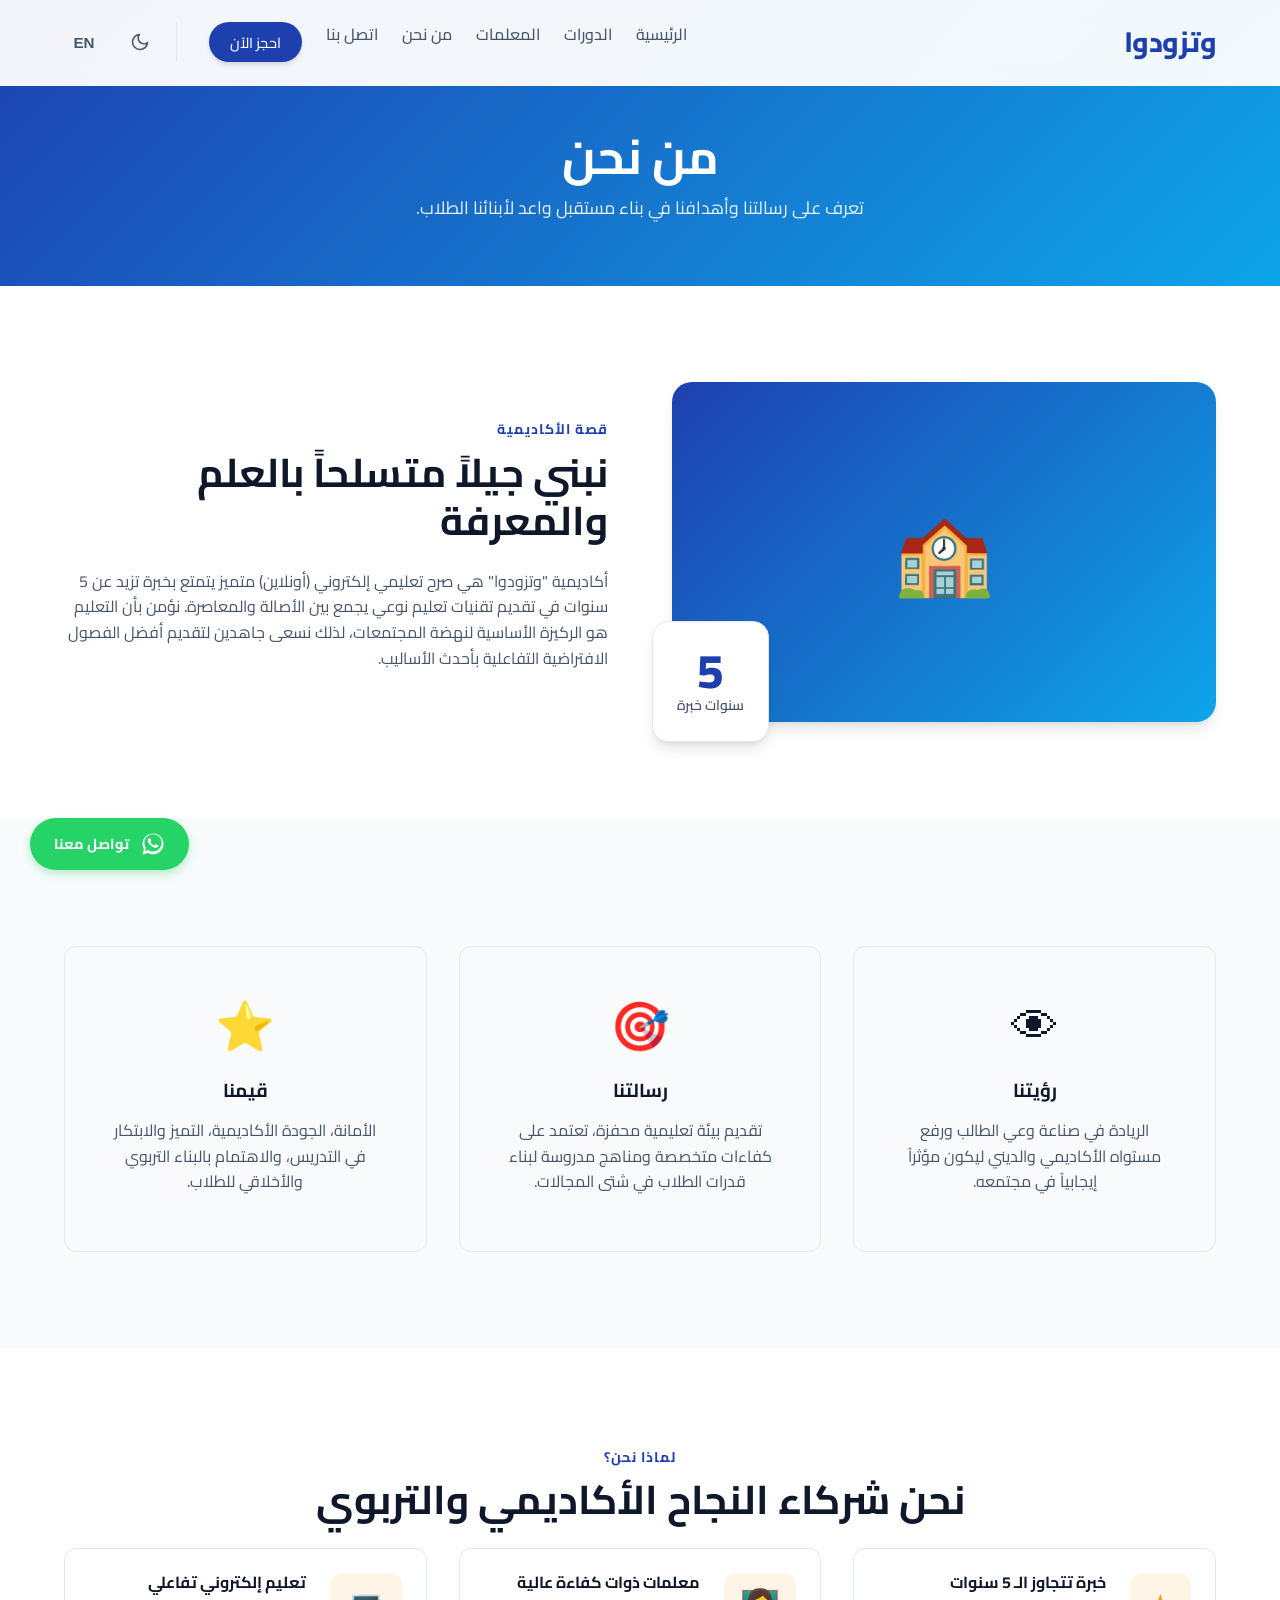
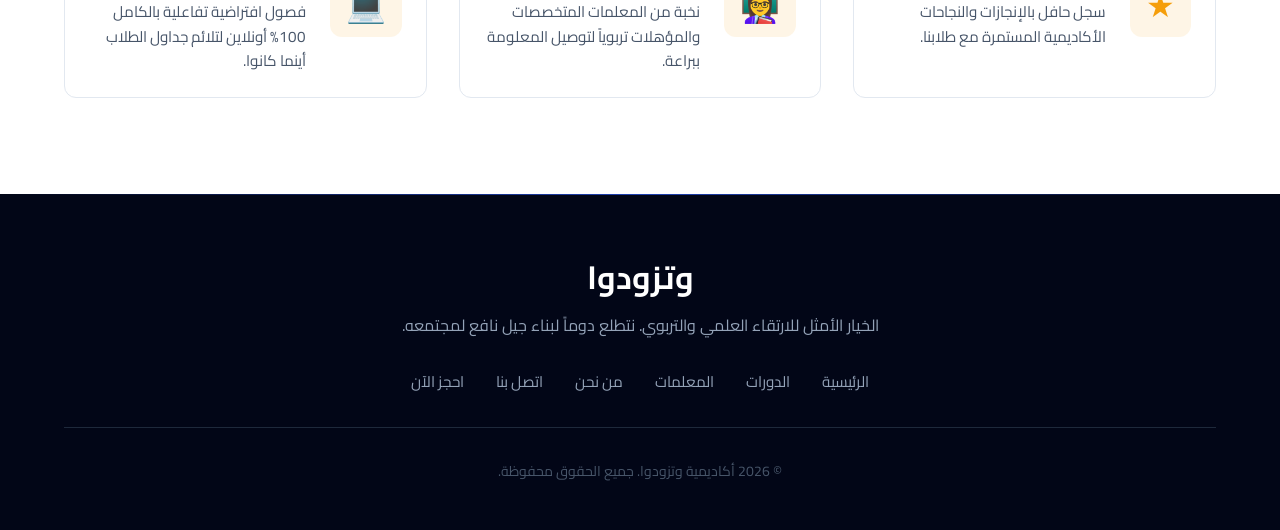
==== about.html @ 0d150881 "Add files via upload" ====
<!DOCTYPE html>
<html lang="en" dir="ltr" data-theme="light">

<head>
    <meta charset="UTF-8">
    <meta name="viewport" content="width=device-width, initial-scale=1.0">
    <meta name="description"
        content="وتزودوا - Learn more about Watazawadoo Academy, our mission, vision, core values, and educational journey.">
    <title>About Us | أكاديمية وتزودوا</title>

    <!-- Google Fonts -->
    <link rel="preconnect" href="https://fonts.googleapis.com">
    <link rel="preconnect" href="https://fonts.gstatic.com" crossorigin>
    <link
        href="https://fonts.googleapis.com/css2?family=Cairo:wght@400;600;700;800&family=Inter:wght@400;500;600;700;800&display=swap"
        rel="stylesheet">

    <!-- Custom CSS -->
    <link rel="stylesheet" href="css/style.css">
</head>

<body>

    <!-- Header & Navigation -->
    <header class="navbar" id="navbar">
        <div class="container nav-container">
            <a href="index.html" class="logo">
                <span class="ar">وتزودوا</span>
                <span class="en">Watazawadoo</span>
            </a>

            <button class="mobile-toggle" aria-label="Toggle Navigation">
                <span class="bar"></span>
                <span class="bar"></span>
                <span class="bar"></span>
            </button>

            <nav class="nav-menu">
                <ul class="nav-list">
                    <li><a href="index.html"><span class="ar">الرئيسية</span><span class="en">Home</span></a></li>
                    <li><a href="courses.html"><span class="ar">الدورات</span><span class="en">Courses</span></a></li>
                    <li><a href="instructors.html"><span class="ar">المعلمات</span><span class="en">Instructors</span></a></li>
                    <li><a href="about.html"><span class="ar">من نحن</span><span class="en">About Us</span></a></li>
                    <li><a href="contact.html"><span class="ar">اتصل بنا</span><span class="en">Contact</span></a></li>
                    <li><a href="booking.html" class="btn btn-primary" style="padding: 0.4rem 1.2rem; font-size: 0.9rem; color: #ffffff !important;"><span class="ar">احجز الآن</span><span class="en">Book Now</span></a></li>
                </ul>
                <div class="nav-controls">
                    <button id="theme-btn" class="icon-btn" aria-label="Toggle Theme">
                        <svg class="sun-icon" xmlns="http://www.w3.org/2000/svg" width="20" height="20"
                            viewBox="0 0 24 24" fill="none" stroke="currentColor" stroke-width="2"
                            stroke-linecap="round" stroke-linejoin="round">
                            <circle cx="12" cy="12" r="5"></circle>
                            <line x1="12" y1="1" x2="12" y2="3"></line>
                            <line x1="12" y1="21" x2="12" y2="23"></line>
                            <line x1="4.22" y1="4.22" x2="5.64" y2="5.64"></line>
                            <line x1="18.36" y1="18.36" x2="19.78" y2="19.78"></line>
                            <line x1="1" y1="12" x2="3" y2="12"></line>
                            <line x1="21" y1="12" x2="23" y2="12"></line>
                            <line x1="4.22" y1="19.78" x2="5.64" y2="18.36"></line>
                            <line x1="18.36" y1="5.64" x2="19.78" y2="4.22"></line>
                        </svg>
                        <svg class="moon-icon" xmlns="http://www.w3.org/2000/svg" width="20" height="20"
                            viewBox="0 0 24 24" fill="none" stroke="currentColor" stroke-width="2"
                            stroke-linecap="round" stroke-linejoin="round">
                            <path d="M21 12.79A9 9 0 1 1 11.21 3 7 7 0 0 0 21 12.79z"></path>
                        </svg>
                    </button>
                    <button id="lang-btn" class="icon-btn font-bold">
                        <span class="ar">EN</span>
                        <span class="en">عربي</span>
                    </button>
                </div>
            </nav>
        </div>
    </header>

    <main>
        <!-- Hero Banner -->
        <section class="subpage-hero">
            <div class="hero-bg"></div>
            <div class="container">
                <h1>
                    <span class="ar">من نحن</span>
                    <span class="en font-body">About Us</span>
                </h1>
                <p>
                    <span class="ar">تعرف على رسالتنا وأهدافنا في بناء مستقبل واعد لأبنائنا الطلاب.</span>
                    <span class="en">Learn more about our mission, vision, and core educational values.</span>
                </p>
            </div>
        </section>

        <!-- Academy Story -->
        <section class="section">
            <div class="container">
                <div class="about-grid fade-in visible">
                    <div class="about-image">
                        <div class="img-placeholder" style="background: linear-gradient(135deg, var(--primary), var(--secondary)); border-radius: 20px; aspect-ratio: 16/10;">
                            <span style="font-size: 5rem;">🏫</span>
                        </div>
                        <div class="experience-badge">
                            <span class="num">5</span>
                            <span class="ar text">سنوات خبرة</span>
                            <span class="en text font-body">Years Exp</span>
                        </div>
                    </div>
                    <div class="about-text">
                        <div class="section-badge">
                            <span class="ar">قصة الأكاديمية</span>
                            <span class="en font-body">Academy Story</span>
                        </div>
                        <h2 class="section-title">
                            <span class="ar">نبني جيلاً متسلحاً بالعلم والمعرفة</span>
                            <span class="en">Building a Generation Armed with Knowledge</span>
                        </h2>
                        <p class="description">
                            <span class="ar">أكاديمية "وتزودوا" هي صرح تعليمي إلكتروني (أونلاين) متميز يتمتع بخبرة تزيد عن 5 سنوات في تقديم تقنيات تعليم نوعي يجمع بين الأصالة والمعاصرة. نؤمن بأن التعليم هو الركيزة الأساسية لنهضة المجتمعات، لذلك نسعى جاهدين لتقديم أفضل الفصول الافتراضية التفاعلية بأحدث الأساليب.</span>
                            <span class="en">"Watazawadoo" Academy is a distinguished online educational institution with over 5 years of experience in providing quality education that blends heritage with modernity. We believe education is the foundation of societal progress, and we strive to deliver top-tier virtual learning experiences using modern interactive methodologies.</span>
                        </p>
                    </div>
                </div>
            </div>
        </section>

        <!-- Mission, Vision & Values -->
        <section class="section bg-light">
            <div class="container">
                <div class="mission-vision fade-in visible" style="grid-template-columns: repeat(auto-fit, minmax(300px, 1fr)); gap: 2rem;">
                    <div class="card sm-card" style="padding: 2.5rem; text-align: center;">
                        <span style="font-size: 3rem;">👁</span>
                        <h3 style="margin-top: 1rem;">
                            <span class="ar">رؤيتنا</span>
                            <span class="en font-body">Our Vision</span>
                        </h3>
                        <p>
                            <span class="ar">الريادة في صناعة وعي الطالب ورفع مستواه الأكاديمي والديني ليكون مؤثراً إيجابياً في مجتمعه.</span>
                            <span class="en">Pioneering in shaping student awareness and elevating their academic and religious levels to be a positive influence in their community.</span>
                        </p>
                    </div>

                    <div class="card sm-card" style="padding: 2.5rem; text-align: center;">
                        <span style="font-size: 3rem;">🎯</span>
                        <h3 style="margin-top: 1rem;">
                            <span class="ar">رسالتنا</span>
                            <span class="en font-body">Our Mission</span>
                        </h3>
                        <p>
                            <span class="ar">تقديم بيئة تعليمية محفزة، تعتمد على كفاءات متخصصة ومناهج مدروسة لبناء قدرات الطلاب في شتى المجالات.</span>
                            <span class="en">Providing a stimulating educational environment relying on expert educators and structured curricula to build students' capabilities across various fields.</span>
                        </p>
                    </div>

                    <div class="card sm-card" style="padding: 2.5rem; text-align: center;">
                        <span style="font-size: 3rem;">⭐</span>
                        <h3 style="margin-top: 1rem;">
                            <span class="ar">قيمنا</span>
                            <span class="en font-body">Our Values</span>
                        </h3>
                        <p>
                            <span class="ar">الأمانة، الجودة الأكاديمية، التميز والابتكار في التدريس، والاهتمام بالبناء التربوي والأخلاقي للطلاب.</span>
                            <span class="en">Integrity, academic quality, excellence and innovation in teaching, and focusing on the ethical development of students.</span>
                        </p>
                    </div>
                </div>
            </div>
        </section>

        <!-- Why Choose Us -->
        <section class="section">
            <div class="container">
                <div class="section-header text-center fade-in">
                    <div class="section-badge">
                        <span class="ar">لماذا نحن؟</span>
                        <span class="en font-body">Why Choose Us</span>
                    </div>
                    <h2 class="section-title">
                        <span class="ar">نحن شركاء النجاح الأكاديمي والتربوي</span>
                        <span class="en">Partners in Academic Success</span>
                    </h2>
                </div>

                <div class="features-list fade-in visible">
                    <div class="feature-item">
                        <div class="f-icon">★</div>
                        <div class="f-content">
                            <h4>
                                <span class="ar">خبرة تتجاوز الـ 5 سنوات</span>
                                <span class="en font-body">5+ Years of Excellence</span>
                            </h4>
                            <p>
                                <span class="ar">سجل حافل بالإنجازات والنجاحات الأكاديمية المستمرة مع طلابنا.</span>
                                <span class="en">Extended experience and a proven track record of continuous success and achievements.</span>
                            </p>
                        </div>
                    </div>

                    <div class="feature-item">
                        <div class="f-icon">👩‍🏫</div>
                        <div class="f-content">
                            <h4>
                                <span class="ar">معلمات ذوات كفاءة عالية</span>
                                <span class="en font-body">Highly Qualified Teachers</span>
                            </h4>
                            <p>
                                <span class="ar">نخبة من المعلمات المتخصصات والمؤهلات تربوياً لتوصيل المعلومة ببراعة.</span>
                                <span class="en">An elite group of specialized and qualified female teachers skilled at delivering information.</span>
                            </p>
                        </div>
                    </div>

                    <div class="feature-item">
                        <div class="f-icon">💻</div>
                        <div class="f-content">
                            <h4>
                                <span class="ar">تعليم إلكتروني تفاعلي</span>
                                <span class="en font-body">Flexible Online Learning</span>
                            </h4>
                            <p>
                                <span class="ar">فصول افتراضية تفاعلية بالكامل 100% أونلاين لتلائم جداول الطلاب أينما كانوا.</span>
                                <span class="en">100% interactive virtual classes and schedules designed to fit students anytime, anywhere.</span>
                            </p>
                        </div>
                    </div>
                </div>
            </div>
        </section>
    </main>

    <!-- Footer -->
    <footer class="footer">
        <div class="container footer-container">
            <div class="footer-info">
                <h3>
                    <span class="ar">وتزودوا</span>
                    <span class="en">Watazawadoo</span>
                </h3>
                <p>
                    <span class="ar">الخيار الأمثل للارتقاء العلمي والتربوي. نتطلع دوماً لبناء جيل نافع لمجتمعه.</span>
                    <span class="en">The perfect choice for academic and educational advancement. Always aspiring to build a beneficial generation.</span>
                </p>
            </div>

            <div style="display: flex; gap: 2rem; margin-bottom: 2rem; flex-wrap: wrap; justify-content: center; font-size: 0.95rem; color: #94a3b8;">
                <a href="index.html" class="footer-link"><span class="ar">الرئيسية</span><span class="en">Home</span></a>
                <a href="courses.html" class="footer-link"><span class="ar">الدورات</span><span class="en">Courses</span></a>
                <a href="instructors.html" class="footer-link"><span class="ar">المعلمات</span><span class="en">Instructors</span></a>
                <a href="about.html" class="footer-link"><span class="ar">من نحن</span><span class="en">About Us</span></a>
                <a href="contact.html" class="footer-link"><span class="ar">اتصل بنا</span><span class="en">Contact</span></a>
                <a href="booking.html" class="footer-link"><span class="ar">احجز الآن</span><span class="en">Book Now</span></a>
            </div>

            <div class="footer-copyright">
                <p>
                    &copy; <span id="year"></span>
                    <span class="ar">أكاديمية وتزودوا. جميع الحقوق محفوظة.</span>
                    <span class="en">Watazawadoo Academy. All rights reserved.</span>
                </p>
            </div>
        </div>
    </footer>

    <!-- Floating WhatsApp Button -->
    <a href="https://wa.me/201121379481" class="floating-wa" target="_blank" rel="noopener noreferrer"
        aria-label="Chat on WhatsApp">
        <svg xmlns="http://www.w3.org/2000/svg" viewBox="0 0 448 512" width="24" height="24" fill="currentColor">
            <path
                d="M380.9 97.1C339 55.1 283.2 32 223.9 32c-122.4 0-222 99.6-222 222 0 39.1 10.2 77.3 29.6 111L0 480l117.7-30.9c32.4 17.7 68.9 27 106.1 27h.1c122.3 0 224.1-99.6 224.1-222 0-59.3-23.1-115-65.1-157zM223.9 416.3c-33 0-65.4-8.9-94-25.7l-6.7-4-69.8 18.3L72 336l-4.4-7c-18.5-29.3-28.2-63.5-28.2-98.1 0-101.9 83-184.9 184.9-184.9 49.4 0 95.8 19.2 130.7 54.2 34.9 34.9 54.2 81.3 54.2 130.8 0 102-83 185.3-185.3 185.3zm101.2-138.2c-5.5-2.8-32.8-16.2-37.9-18-5.1-1.9-8.8-2.8-12.5 2.8-3.7 5.6-14.3 18-17.6 21.8-3.2 3.7-6.5 4.2-12 1.4-32.6-16.3-54-29.1-75.5-66-5.7-9.8 5.7-9.1 16.3-30.3 1.8-3.7 .9-6.9-.5-9.7-1.4-2.8-12.5-30.1-17.1-41.2-4.5-10.8-9.1-9.3-12.5-9.5-3.2-.2-6.9-.2-10.6-.2-3.7 0-9.7 1.4-14.8 6.9-5.1 5.6-19.4 19-19.4 46.3 0 27.3 19.9 53.7 22.6 57.4 2.8 3.7 39.1 59.7 94.8 83.8 35.2 15.2 49 16.5 66.6 13.9 10.7-1.6 32.8-13.4 37.4-26.4 4.6-13 4.6-24.1 3.2-26.4-1.3-2.5-5-3.9-10.5-6.6z" />
        </svg>
        <span class="wa-text">
            <span class="ar">تواصل معنا</span>
            <span class="en">Contact Us</span>
        </span>
    </a>

    <!-- Scripts -->
    <script src="js/data.js"></script>
    <script src="js/app.js"></script>
</body>

</html>
---- css/style.css ----
/* 
 * Watazawadoo Academy - Premium Stylesheet
 * Contains Light/Dark mode, RTL/LTR support, and fully responsive layout.
 */

/* =========================================
   1. CSS Variables & Theme Definitions
   ========================================= */
:root {
    /* Safe Colors for both themes */
    --primary: #1e40af; /* Deep Blue */
    --primary-hover: #1e3a8a;
    --secondary: #0ea5e9; /* Sky Blue */
    --accent: #f59e0b; /* Golden Yellow for distinction */
    --danger: #ef4444;
    --success: #22c55e;
    
    /* Light Theme (Default) */
    --bg-main: #ffffff;
    --bg-alt: #f8fafc;
    --text-main: #0f172a;
    --text-muted: #475569;
    --border: #e2e8f0;
    --card-bg: #ffffff;
    --navbar-bg: rgba(255, 255, 255, 0.95);
    
    /* Shadows */
    --shadow-sm: 0 1px 2px 0 rgb(0 0 0 / 0.05);
    --shadow-md: 0 4px 6px -1px rgb(0 0 0 / 0.1), 0 2px 4px -2px rgb(0 0 0 / 0.1);
    --shadow-lg: 0 10px 15px -3px rgb(0 0 0 / 0.1), 0 4px 6px -4px rgb(0 0 0 / 0.1);
    --shadow-glow: 0 0 20px rgba(14, 165, 233, 0.4);

    /* Typography settings */
    --font-heading: 'Cairo', sans-serif;
    --font-body: 'Inter', sans-serif;
    
    --transition-fast: 0.2s ease-in-out;
    --transition-normal: 0.3s cubic-bezier(0.4, 0, 0.2, 1);
    --transition-slow: 0.5s cubic-bezier(0.4, 0, 0.2, 1);
}

[data-theme="dark"] {
    --bg-main: #0f172a; /* Slate 900 */
    --bg-alt: #1e293b; /* Slate 800 */
    --text-main: #f8fafc;
    --text-muted: #cbd5e1;
    --border: #334155;
    --card-bg: #1e293b;
    --navbar-bg: rgba(15, 23, 42, 0.85);
    
    --shadow-md: 0 4px 6px -1px rgb(0 0 0 / 0.4);
    --shadow-lg: 0 10px 15px -3px rgb(0 0 0 / 0.5);
    
    /* Slightly brighter primary for dark mode */
    --primary: #3b82f6; 
    --primary-hover: #60a5fa;
}

/* =========================================
   2. Reset & Global Styles
   ========================================= */
*, *::before, *::after {
    box-sizing: border-box;
    margin: 0;
    padding: 0;
}

html {
    scroll-behavior: smooth;
    overflow-x: hidden;
}

body {
    background-color: var(--bg-main);
    color: var(--text-main);
    transition: background-color var(--transition-normal), color var(--transition-normal);
    line-height: 1.6;
    overflow-x: hidden;
    -webkit-font-smoothing: antialiased;
}

/* Language & Direction Logic */
html[dir="rtl"] {
    font-family: 'Cairo', sans-serif; /* Best for Arabic */
}
html[dir="ltr"] {
    font-family: 'Inter', sans-serif; /* Best for English */
}

/* Hard toggle language classes for massive SEO boost (HTML keeps both) */
html[lang="ar"] .en {
    display: none !important;
}
html[lang="en"] .ar {
    display: none !important;
}

/* Typography */
h1, h2, h3, h4, h5, h6 {
    font-weight: 700;
    line-height: 1.2;
    margin-bottom: 1rem;
    color: var(--text-main);
}

p {
    margin-bottom: 1rem;
    color: var(--text-muted);
}

a {
    text-decoration: none;
    color: inherit;
    transition: color var(--transition-fast);
}

ul {
    list-style: none;
}

img {
    max-width: 100%;
    height: auto;
    display: block;
}

/* Layout Utilities */
.container {
    width: 100%;
    max-width: 1200px;
    margin: 0 auto;
    padding: 0 1.5rem;
}

.section {
    padding: 6rem 0;
}

.bg-light {
    background-color: var(--bg-alt);
}

.text-center { text-align: center; }

/* Buttons */
.btn {
    display: inline-flex;
    align-items: center;
    justify-content: center;
    padding: 0.875rem 2rem;
    border-radius: 9999px; /* Pill shape */
    font-weight: 600;
    font-size: 1rem;
    cursor: pointer;
    transition: all var(--transition-fast);
    border: 2px solid transparent;
}

.btn-primary {
    background-color: var(--primary);
    color: #ffffff !important;
    box-shadow: var(--shadow-md);
}

.btn-primary:hover {
    background-color: var(--primary-hover);
    transform: translateY(-2px);
    box-shadow: var(--shadow-lg);
}

.btn-secondary {
    background-color: transparent;
    color: var(--text-main) !important;
    border-color: var(--text-main);
}

.btn-secondary:hover {
    background-color: var(--text-main);
    color: var(--bg-main) !important;
}

/* =========================================
   3. Navbar & Header
   ========================================= */
.navbar {
    position: fixed;
    top: 0;
    left: 0;
    width: 100%;
    z-index: 1000;
    background-color: var(--navbar-bg);
    backdrop-filter: blur(12px); /* Glassmorphism */
    -webkit-backdrop-filter: blur(12px);
    border-bottom: 1px solid transparent;
    transition: all var(--transition-normal);
    padding: 1.25rem 0;
}

.navbar.scrolled {
    padding: 0.75rem 0;
    border-bottom-color: var(--border);
    box-shadow: var(--shadow-sm);
}

.nav-container {
    display: flex;
    justify-content: space-between;
    align-items: center;
}

.logo {
    font-size: 1.75rem;
    font-weight: 800;
    color: var(--primary);
    letter-spacing: -0.5px;
}

.nav-menu {
    display: flex;
    align-items: center;
    gap: 2rem;
}

.nav-list {
    display: flex;
    gap: 1.5rem;
}

.nav-list a {
    font-weight: 500;
    color: var(--text-muted);
    position: relative;
    padding: 0.5rem 0;
}

.nav-list a::after {
    content: '';
    position: absolute;
    bottom: 0;
    left: 0; /* overridden for RTL in later code */
    width: 0%;
    height: 2px;
    background-color: var(--primary);
    transition: width var(--transition-fast);
}

html[dir="rtl"] .nav-list a::after {
    left: auto;
    right: 0;
}

.nav-list a:hover {
    color: var(--primary);
}

.nav-list a:hover::after {
    width: 100%;
}

.nav-controls {
    display: flex;
    align-items: center;
    gap: 1rem;
    border-left: 1px solid var(--border);
    padding-left: 1rem;
}

html[dir="rtl"] .nav-controls {
    border-left: none;
    border-right: 1px solid var(--border);
    padding-left: 0;
    padding-right: 1rem;
}

.icon-btn {
    background: none;
    border: none;
    cursor: pointer;
    color: var(--text-muted);
    display: flex;
    align-items: center;
    justify-content: center;
    width: 40px;
    height: 40px;
    border-radius: 50%;
    transition: all var(--transition-fast);
}

.icon-btn:hover {
    background-color: var(--bg-alt);
    color: var(--primary);
}

.font-bold {
    font-weight: 700;
    font-size: 0.95rem;
}

/* Theme Icon Logic */
html[data-theme="light"] .sun-icon { display: none; }
html[data-theme="light"] .moon-icon { display: block; }

html[data-theme="dark"] .sun-icon { display: block; }
html[data-theme="dark"] .moon-icon { display: none; }

.mobile-toggle {
    display: none;
    flex-direction: column;
    justify-content: space-between;
    width: 30px;
    height: 21px;
    background: none;
    border: none;
    cursor: pointer;
    z-index: 1001;
}

.mobile-toggle .bar {
    width: 100%;
    height: 3px;
    background-color: var(--text-main);
    border-radius: 3px;
    transition: all var(--transition-fast);
    transform-origin: left;
}

html[dir="rtl"] .mobile-toggle .bar {
    transform-origin: right;
}

/* =========================================
   4. Hero Section
   ========================================= */
.hero {
    position: relative;
    min-height: 100vh;
    display: flex;
    align-items: center;
    padding-top: 80px; /* offset navbar */
    overflow: hidden;
}

.hero-bg {
    position: absolute;
    inset: 0;
    z-index: -1;
    background-image: url('../assets/images/hero_bg_custom.jpg');
    background-size: cover;
    background-position: center;
    background-attachment: fixed;
    /* Beautiful gradient overlay to ensure text readability */
}

/* Dynamic overlay based on theme */
html[data-theme="light"] .hero-bg::before {
    content: '';
    position: absolute;
    inset: 0;
    background: linear-gradient(to right, rgba(255,255,255,0.95), rgba(255,255,255,0.6));
}

html[data-theme="dark"] .hero-bg::before {
    content: '';
    position: absolute;
    inset: 0;
    background: linear-gradient(to right, rgba(15,23,42,0.95), rgba(15,23,42,0.7));
}

html[dir="rtl"] .hero-bg::before {
    background: linear-gradient(to left, rgba(255,255,255,0.95), rgba(255,255,255,0.6));
}

html[dir="rtl"][data-theme="dark"] .hero-bg::before {
    background: linear-gradient(to left, rgba(15,23,42,0.95), rgba(15,23,42,0.7));
}

.hero-content {
    max-width: 800px;
}

/* Section Badge */
.badge {
    display: inline-block;
    padding: 0.5rem 1rem;
    background-color: rgba(14, 165, 233, 0.1);
    color: var(--secondary);
    border-radius: 9999px;
    font-size: 0.875rem;
    font-weight: 600;
    margin-bottom: 1.5rem;
    border: 1px solid rgba(14, 165, 233, 0.2);
}

.hero-title {
    font-size: clamp(2.5rem, 5vw, 4.5rem);
    line-height: 1.1;
    margin-bottom: 1.5rem;
    background: linear-gradient(135deg, var(--primary), var(--secondary));
    -webkit-background-clip: text;
    -webkit-text-fill-color: transparent;
    background-clip: text;
}

.hero-subtitle {
    font-size: 1.125rem;
    max-width: 600px;
    margin-bottom: 2.5rem;
}

.hero-actions {
    display: flex;
    gap: 1rem;
    flex-wrap: wrap;
}

/* =========================================
   5. General Sections Formatting
   ========================================= */
.section-badge {
    display: inline-block;
    color: var(--primary);
    font-weight: 700;
    text-transform: uppercase;
    letter-spacing: 1px;
    margin-bottom: 0.5rem;
    font-size: 0.875rem;
}

.section-title {
    font-size: clamp(2rem, 4vw, 2.5rem);
    margin-bottom: 1.5rem;
}

.section-subtitle {
    max-width: 700px;
    margin: 0 auto 3rem;
    font-size: 1.125rem;
}

/* About Us Section */
.about-grid {
    display: grid;
    grid-template-columns: 1fr 1fr;
    gap: 4rem;
    align-items: center;
}

.about-image {
    position: relative;
}

.img-placeholder {
    width: 100%;
    aspect-ratio: 4/5;
    background: linear-gradient(45deg, var(--primary), var(--secondary));
    border-radius: 20px;
    box-shadow: var(--shadow-lg);
    display: flex;
    align-items: center;
    justify-content: center;
    padding: 2rem;
}

.about-logo-img {
    max-width: 80%;
    height: auto;
    object-fit: contain;
    filter: drop-shadow(0 4px 6px rgba(0,0,0,0.2));
}

.experience-badge {
    position: absolute;
    bottom: -20px;
    right: -20px;
    background-color: var(--bg-main);
    padding: 1.5rem;
    border-radius: 16px;
    box-shadow: var(--shadow-lg);
    display: flex;
    flex-direction: column;
    align-items: center;
    justify-content: center;
    border: 1px solid var(--border);
    animation: float 4s ease-in-out infinite;
}

html[dir="rtl"] .experience-badge {
    right: auto;
    left: -20px;
}

.experience-badge .num {
    font-size: 3rem;
    font-weight: 800;
    color: var(--primary);
    line-height: 1;
}

.experience-badge .text {
    font-size: 0.875rem;
    font-weight: 600;
    color: var(--text-muted);
}

.mission-vision {
    display: grid;
    grid-template-columns: 1fr 1fr;
    gap: 1.5rem;
    margin-top: 2rem;
}

.sm-card {
    background-color: var(--bg-alt);
    padding: 1.5rem;
    border-radius: 12px;
    border: 1px solid var(--border);
    transition: transform var(--transition-fast);
}

.sm-card:hover {
    transform: translateY(-5px);
    box-shadow: var(--shadow-md);
}

/* Services Section */
.services-grid {
    display: grid;
    grid-template-columns: repeat(auto-fit, minmax(250px, 1fr));
    gap: 2rem;
}

.service-card {
    background-color: var(--card-bg);
    padding: 2.5rem 2rem;
    border-radius: 16px;
    text-align: center;
    box-shadow: var(--shadow-sm);
    border: 1px solid var(--border);
    transition: all var(--transition-normal);
    position: relative;
    overflow: hidden;
}

.service-card::before {
    content: '';
    position: absolute;
    top: 0; left: 0; right: 0; height: 4px;
    background: linear-gradient(90deg, var(--primary), var(--secondary));
    transform: scaleX(0);
    transition: transform var(--transition-normal);
    transform-origin: center;
}

.service-card:hover {
    transform: translateY(-10px);
    box-shadow: var(--shadow-lg);
}

.service-card:hover::before {
    transform: scaleX(1);
}

.service-icon {
    width: 64px;
    height: 64px;
    background-color: rgba(14, 165, 233, 0.1);
    color: var(--primary);
    border-radius: 16px;
    display: flex;
    align-items: center;
    justify-content: center;
    margin: 0 auto 1.5rem;
    transition: transform var(--transition-normal);
}

.service-card:hover .service-icon {
    transform: rotateY(180deg);
}

/* Why Choose Us - Features List */
.features-list {
    display: grid;
    grid-template-columns: repeat(auto-fit, minmax(280px, 1fr));
    gap: 2rem;
}

.feature-item {
    display: flex;
    align-items: flex-start;
    gap: 1.5rem;
    padding: 1.5rem;
    background-color: var(--card-bg);
    border-radius: 12px;
    border: 1px solid var(--border);
    transition: var(--transition-fast);
}

.feature-item:hover {
    border-color: var(--primary);
    box-shadow: var(--shadow-md);
}

.f-icon {
    font-size: 2rem;
    line-height: 1;
    color: var(--accent);
    background: rgba(245, 158, 11, 0.1);
    padding: 1rem;
    border-radius: 12px;
}

.f-content h4 {
    margin-bottom: 0.5rem;
}

.f-content p {
    margin-bottom: 0;
    font-size: 0.95rem;
}

/* =========================================
   6. Footer
   ========================================= */
.footer {
    background-color: #020617; /* Very Dark Slate */
    color: #f8fafc;
    padding: 4rem 0 2rem;
    position: relative;
    overflow: hidden;
}

.footer::before {
    content: '';
    position: absolute;
    top: 0; left: 0; right: 0; height: 1px;
    background: linear-gradient(90deg, transparent, var(--primary), transparent);
}

.footer-container {
    display: flex;
    flex-direction: column;
    align-items: center;
    text-align: center;
}

.footer-info h3 {
    color: #ffffff;
    font-size: 2rem;
    margin-bottom: 1rem;
}

.footer-info p {
    color: #94a3b8;
    max-width: 500px;
    margin: 0 auto 2rem;
}

.footer-copyright {
    color: #64748b;
    font-size: 0.875rem;
    padding-top: 2rem;
    border-top: 1px solid #1e293b;
    width: 100%;
}

/* =========================================
   7. Floating Components (WhatsApp)
   ========================================= */
.floating-wa {
    position: fixed;
    bottom: 30px;
    right: 30px;
    background-color: #25D366;
    color: white;
    padding: 0.875rem 1.5rem;
    border-radius: 9999px; /* Pill shape */
    display: flex;
    align-items: center;
    gap: 0.5rem;
    box-shadow: 0 4px 10px rgba(37, 211, 102, 0.3);
    z-index: 100;
    font-weight: 700;
    font-size: 1rem;
    transition: transform var(--transition-fast), box-shadow var(--transition-fast);
}

html[dir="rtl"] .floating-wa {
    right: auto;
    left: 30px;
}

.floating-wa:hover {
    transform: scale(1.05); /* slightly lower scale for wider button */
    box-shadow: 0 6px 14px rgba(37, 211, 102, 0.4);
}


/* =========================================
   8. Animations
   ========================================= */
@keyframes float {
    0% { transform: translateY(0px); }
    50% { transform: translateY(-10px); }
    100% { transform: translateY(0px); }
}

/* Scroll reveal logic via Intersection Observer (added .visible via JS) */
.fade-in {
    opacity: 0;
    transform: translateY(20px);
    transition: opacity 0.6s ease-out, transform 0.6s ease-out;
}

.fade-in.visible {
    opacity: 1;
    transform: translateY(0);
}

/* =========================================
   9. Media Queries (Responsive)
   ========================================= */
@media (max-width: 991px) {
    .about-grid {
        grid-template-columns: 1fr;
    }
    
    .about-image {
        max-width: 500px;
        margin: 0 auto;
    }
}

@media (max-width: 768px) {
    .mobile-toggle {
        display: flex;
    }
    
    .nav-menu {
        position: fixed;
        top: 75px;
        left: -100%;
        width: 100%;
        height: calc(100vh - 75px);
        background-color: var(--bg-main);
        flex-direction: column;
        justify-content: flex-start;
        padding-top: 2rem;
        transition: left var(--transition-normal);
        overflow-y: auto;
    }

    html[dir="rtl"] .nav-menu {
        left: auto;
        right: -100%;
        transition: right var(--transition-normal);
    }
    
    .nav-menu.active {
        left: 0;
    }

    html[dir="rtl"] .nav-menu.active {
        right: 0;
    }

    .nav-list {
        flex-direction: column;
        align-items: center;
        gap: 2rem;
        width: 100%;
    }

    .nav-list a {
        font-size: 1.25rem;
    }

    .nav-controls {
        margin-top: 2rem;
        border: none;
        padding: 0;
        justify-content: center;
        width: 100%;
    }
    
    html[dir="rtl"] .nav-controls {
        border: none;
        padding: 0;
    }

    /* Hamburger Animation */
    .mobile-toggle.active .bar:nth-child(1) {
        transform: rotate(45deg);
    }
    .mobile-toggle.active .bar:nth-child(2) {
        opacity: 0;
    }
    .mobile-toggle.active .bar:nth-child(3) {
        transform: rotate(-45deg);
    }
    
    .hero-title {
        font-size: 2rem;
    }
    
    .mission-vision {
        grid-template-columns: 1fr;
    }
}

/* =========================================
   10. Subpages & Advanced Components
   ========================================= */

/* Hero Banner for Subpages */
.subpage-hero {
    position: relative;
    padding: 8rem 0 4rem;
    background: linear-gradient(135deg, var(--primary), var(--secondary));
    color: #ffffff;
    text-align: center;
    overflow: hidden;
}

.subpage-hero .hero-bg {
    opacity: 0.15;
}

.subpage-hero h1 {
    font-size: clamp(2rem, 4vw, 3rem);
    color: #ffffff;
    margin-bottom: 0.5rem;
}

.subpage-hero p {
    color: rgba(255, 255, 255, 0.9);
    font-size: 1.1rem;
    max-width: 600px;
    margin: 0 auto;
}

/* Course Search & Filter controls */
.filter-container {
    display: flex;
    flex-wrap: wrap;
    gap: 1.5rem;
    justify-content: space-between;
    align-items: center;
    margin-bottom: 3rem;
    background-color: var(--card-bg);
    padding: 1.5rem;
    border-radius: 16px;
    border: 1px solid var(--border);
    box-shadow: var(--shadow-sm);
}

.search-box {
    position: relative;
    flex: 1;
    min-width: 280px;
}

.search-box input {
    width: 100%;
    padding: 0.75rem 1.25rem;
    border: 1px solid var(--border);
    border-radius: 9999px;
    background-color: var(--bg-main);
    color: var(--text-main);
    font-family: inherit;
    font-size: 0.95rem;
    transition: all var(--transition-fast);
}

html[dir="rtl"] .search-box input {
    padding-left: 3rem;
}

html[dir="ltr"] .search-box input {
    padding-right: 3rem;
}

.search-box input:focus {
    outline: none;
    border-color: var(--primary);
    box-shadow: 0 0 0 3px rgba(30, 64, 175, 0.1);
}

.search-icon {
    position: absolute;
    top: 50%;
    transform: translateY(-50%);
    color: var(--text-muted);
}

html[dir="rtl"] .search-icon {
    left: 1.25rem;
}

html[dir="ltr"] .search-icon {
    right: 1.25rem;
}

.categories-filter {
    display: flex;
    gap: 0.5rem;
    flex-wrap: wrap;
}

.filter-btn {
    padding: 0.5rem 1.25rem;
    border-radius: 9999px;
    border: 1px solid var(--border);
    background-color: var(--bg-main);
    color: var(--text-muted);
    font-family: inherit;
    font-weight: 600;
    cursor: pointer;
    transition: all var(--transition-fast);
}

.filter-btn:hover, .filter-btn.active {
    background-color: var(--primary);
    color: #ffffff;
    border-color: var(--primary);
}

/* Course Grid and Cards */
.courses-grid {
    display: grid;
    grid-template-columns: repeat(auto-fill, minmax(320px, 1fr));
    gap: 2rem;
    margin-bottom: 4rem;
}

.course-card {
    background-color: var(--card-bg);
    border-radius: 16px;
    border: 1px solid var(--border);
    overflow: hidden;
    box-shadow: var(--shadow-sm);
    transition: all var(--transition-normal);
    display: flex;
    flex-direction: column;
}

.course-card:hover {
    transform: translateY(-8px);
    box-shadow: var(--shadow-lg);
    border-color: var(--primary);
}

.course-badge {
    position: absolute;
    top: 1rem;
    z-index: 2;
    background-color: var(--accent);
    color: #ffffff;
    padding: 0.25rem 0.75rem;
    border-radius: 9999px;
    font-size: 0.8rem;
    font-weight: 700;
}

html[dir="rtl"] .course-badge {
    right: 1rem;
}

html[dir="ltr"] .course-badge {
    left: 1rem;
}

.course-image-placeholder {
    height: 200px;
    background: linear-gradient(135deg, #1e40af, #0ea5e9);
    position: relative;
    display: flex;
    align-items: center;
    justify-content: center;
    color: rgba(255, 255, 255, 0.85);
}

.course-body {
    padding: 1.5rem;
    flex: 1;
    display: flex;
    flex-direction: column;
}

.course-body h3 {
    font-size: 1.3rem;
    margin-bottom: 0.75rem;
}

.course-body p {
    font-size: 0.95rem;
    margin-bottom: 1.5rem;
    flex: 1;
}

.course-meta {
    display: flex;
    justify-content: space-between;
    font-size: 0.85rem;
    color: var(--text-muted);
    border-top: 1px solid var(--border);
    padding-top: 1rem;
    margin-bottom: 1rem;
}

.course-meta-item {
    display: flex;
    align-items: center;
    gap: 0.35rem;
}

.course-actions {
    display: flex;
    gap: 0.75rem;
}

.course-actions .btn {
    flex: 1;
    padding: 0.65rem 1rem;
    font-size: 0.9rem;
}

/* Course Details view */
.details-container {
    display: grid;
    grid-template-columns: 2fr 1fr;
    gap: 3rem;
    align-items: start;
}

@media (max-width: 991px) {
    .details-container {
        grid-template-columns: 1fr;
    }
}

.details-main {
    background-color: var(--card-bg);
    border-radius: 16px;
    border: 1px solid var(--border);
    padding: 2.5rem;
    box-shadow: var(--shadow-sm);
}

.details-main h2 {
    font-size: 1.75rem;
    margin: 2rem 0 1rem;
    border-bottom: 2px solid var(--border);
    padding-bottom: 0.5rem;
}

.outcomes-list, .curriculum-list {
    margin-top: 1rem;
}

.outcomes-list li {
    position: relative;
    padding-left: 1.5rem;
    margin-bottom: 0.75rem;
    color: var(--text-muted);
}

html[dir="rtl"] .outcomes-list li {
    padding-left: 0;
    padding-right: 1.5rem;
}

.outcomes-list li::before {
    content: "✓";
    position: absolute;
    color: var(--success);
    font-weight: bold;
}

html[dir="rtl"] .outcomes-list li::before {
    right: 0;
}
html[dir="ltr"] .outcomes-list li::before {
    left: 0;
}

.curriculum-list li {
    position: relative;
    padding-left: 2rem;
    margin-bottom: 1rem;
    border-left: 2px solid var(--primary);
    margin-left: 0.5rem;
}

html[dir="rtl"] .curriculum-list li {
    padding-left: 0;
    padding-right: 2rem;
    border-left: none;
    border-right: 2px solid var(--primary);
    margin-left: 0;
    margin-right: 0.5rem;
}

.curriculum-list li .step-num {
    font-weight: 700;
    color: var(--primary);
    display: block;
    font-size: 0.9rem;
}

.details-sidebar {
    background-color: var(--card-bg);
    border-radius: 16px;
    border: 1px solid var(--border);
    padding: 2rem;
    box-shadow: var(--shadow-md);
    position: sticky;
    top: 100px;
}

.sidebar-info-item {
    display: flex;
    justify-content: space-between;
    padding: 0.75rem 0;
    border-bottom: 1px solid var(--border);
    font-size: 0.95rem;
}

.sidebar-info-item:last-of-type {
    border-bottom: none;
    margin-bottom: 1.5rem;
}

/* Instructor Grid and profile */
.instructors-grid {
    display: grid;
    grid-template-columns: repeat(auto-fill, minmax(280px, 1fr));
    gap: 2.5rem;
}

.instructor-card {
    background-color: var(--card-bg);
    border-radius: 16px;
    border: 1px solid var(--border);
    padding: 2rem;
    text-align: center;
    box-shadow: var(--shadow-sm);
    transition: all var(--transition-normal);
}

.instructor-card:hover {
    transform: translateY(-5px);
    box-shadow: var(--shadow-lg);
    border-color: var(--primary);
}

.instructor-avatar {
    width: 120px;
    height: 120px;
    border-radius: 50%;
    object-fit: cover;
    margin: 0 auto 1.5rem;
    border: 4px solid rgba(30, 64, 175, 0.1);
}

.instructor-card h3 {
    font-size: 1.25rem;
    margin-bottom: 0.25rem;
}

.instructor-role {
    font-size: 0.85rem;
    color: var(--primary);
    font-weight: 700;
    text-transform: uppercase;
    margin-bottom: 1rem;
}

.instructor-card p {
    font-size: 0.9rem;
    margin-bottom: 0;
}

/* FAQ Accordion */
.faq-section {
    max-width: 800px;
    margin: 0 auto;
}

.faq-item {
    background-color: var(--card-bg);
    border: 1px solid var(--border);
    border-radius: 12px;
    margin-bottom: 1rem;
    overflow: hidden;
    transition: border-color var(--transition-fast);
}

.faq-item:hover {
    border-color: var(--primary);
}

.faq-question {
    width: 100%;
    padding: 1.25rem 1.5rem;
    background: none;
    border: none;
    text-align: inherit;
    font-family: inherit;
    font-size: 1.1rem;
    font-weight: 700;
    color: var(--text-main);
    cursor: pointer;
    display: flex;
    justify-content: space-between;
    align-items: center;
}

.faq-answer {
    max-height: 0;
    overflow: hidden;
    transition: max-height 0.3s ease-out, padding 0.3s ease-out;
    padding: 0 1.5rem;
    color: var(--text-muted);
    font-size: 0.95rem;
    border-top: 1px solid transparent;
}

.faq-item.active .faq-answer {
    max-height: 200px;
    padding: 1.25rem 1.5rem;
    border-top-color: var(--border);
}

.faq-icon {
    font-size: 1.5rem;
    transition: transform var(--transition-fast);
}

.faq-item.active .faq-icon {
    transform: rotate(45deg);
}

/* Contact Info & Forms */
.contact-grid {
    display: grid;
    grid-template-columns: 1fr 2fr;
    gap: 3rem;
}

@media (max-width: 768px) {
    .contact-grid {
        grid-template-columns: 1fr;
    }
}

.contact-info-card {
    background-color: var(--card-bg);
    border-radius: 16px;
    border: 1px solid var(--border);
    padding: 2rem;
    box-shadow: var(--shadow-sm);
}

.contact-info-item {
    display: flex;
    gap: 1rem;
    margin-bottom: 1.5rem;
}

.contact-info-item .icon {
    font-size: 1.5rem;
}

.form-group {
    margin-bottom: 1.5rem;
}

.form-group label {
    display: block;
    font-weight: 600;
    margin-bottom: 0.5rem;
    font-size: 0.9rem;
}

.form-control {
    width: 100%;
    padding: 0.75rem 1rem;
    border: 1px solid var(--border);
    border-radius: 8px;
    background-color: var(--bg-main);
    color: var(--text-main);
    font-family: inherit;
    font-size: 0.95rem;
    transition: border-color var(--transition-fast);
}

.form-control:focus {
    outline: none;
    border-color: var(--primary);
    box-shadow: 0 0 0 3px rgba(30, 64, 175, 0.1);
}

textarea.form-control {
    resize: vertical;
    min-height: 120px;
}

.map-container {
    height: 350px;
    border-radius: 16px;
    overflow: hidden;
    margin-top: 3rem;
    border: 1px solid var(--border);
}

.map-container iframe {
    width: 100%;
    height: 100%;
    border: none;
}

/* Booking System Tab & Layout */
.booking-tabs {
    display: flex;
    justify-content: center;
    gap: 1rem;
    margin-bottom: 2.5rem;
}

.booking-tab-btn {
    padding: 0.75rem 1.5rem;
    border-radius: 9999px;
    border: 1px solid var(--border);
    background-color: var(--card-bg);
    color: var(--text-muted);
    font-family: inherit;
    font-weight: 700;
    cursor: pointer;
    transition: all var(--transition-fast);
}

.booking-tab-btn:hover, .booking-tab-btn.active {
    background-color: var(--primary);
    color: #ffffff;
    border-color: var(--primary);
    box-shadow: var(--shadow-sm);
}

.booking-card {
    max-width: 650px;
    margin: 0 auto;
    background-color: var(--card-bg);
    border-radius: 16px;
    border: 1px solid var(--border);
    padding: 3rem 2.5rem;
    box-shadow: var(--shadow-lg);
}

@media (max-width: 576px) {
    .booking-card {
        padding: 2rem 1.5rem;
    }
}

/* Statistics Counter Section */
.stats-grid {
    display: grid;
    grid-template-columns: repeat(auto-fit, minmax(200px, 1fr));
    gap: 2rem;
    text-align: center;
}

.stat-item {
    padding: 2rem;
    background-color: var(--card-bg);
    border-radius: 16px;
    border: 1px solid var(--border);
    box-shadow: var(--shadow-sm);
}

.stat-num {
    font-size: 3rem;
    font-weight: 800;
    color: var(--primary);
    margin-bottom: 0.5rem;
    display: block;
    line-height: 1;
}

.stat-title {
    font-weight: 700;
    font-size: 1.1rem;
}

/* Gallery layout */
.gallery-grid {
    display: grid;
    grid-template-columns: repeat(auto-fill, minmax(280px, 1fr));
    gap: 1.5rem;
}

.gallery-item {
    border-radius: 16px;
    overflow: hidden;
    position: relative;
    aspect-ratio: 4/3;
    border: 1px solid var(--border);
    box-shadow: var(--shadow-sm);
}

.gallery-item img {
    width: 100%;
    height: 100%;
    object-fit: cover;
    transition: transform var(--transition-normal);
}

.gallery-item:hover img {
    transform: scale(1.08);
}

.gallery-overlay {
    position: absolute;
    inset: 0;
    background: linear-gradient(to top, rgba(0, 0, 0, 0.7), transparent);
    opacity: 0;
    display: flex;
    align-items: flex-end;
    padding: 1.5rem;
    transition: opacity var(--transition-fast);
}

.gallery-item:hover .gallery-overlay {
    opacity: 1;
}

.gallery-text {
    color: #ffffff;
    font-weight: 700;
    font-size: 1.1rem;
}

/* Announcements & Success stories list */
.announcements-grid {
    display: grid;
    grid-template-columns: 1fr 1fr;
    gap: 2.5rem;
}

@media (max-width: 768px) {
    .announcements-grid {
        grid-template-columns: 1fr;
    }
}

.announcement-card {
    background-color: var(--card-bg);
    border-radius: 16px;
    border: 1px solid var(--border);
    padding: 2rem;
    box-shadow: var(--shadow-sm);
}

.announcement-date {
    display: inline-block;
    font-size: 0.8rem;
    color: var(--primary);
    font-weight: 700;
    margin-bottom: 0.5rem;
}

/* Testimonials / Success stories */
.testimonials-grid {
    display: grid;
    grid-template-columns: repeat(auto-fit, minmax(300px, 1fr));
    gap: 2rem;
}

.testimonial-card {
    background-color: var(--card-bg);
    border-radius: 16px;
    border: 1px solid var(--border);
    padding: 2.5rem;
    box-shadow: var(--shadow-sm);
    position: relative;
}

.testimonial-quote {
    font-style: italic;
    color: var(--text-muted);
    font-size: 0.95rem;
    margin-bottom: 1.5rem;
}

.testimonial-author {
    display: flex;
    align-items: center;
    gap: 1rem;
}

.testimonial-avatar {
    width: 50px;
    height: 50px;
    border-radius: 50%;
    object-fit: cover;
}

.testimonial-author-info h4 {
    margin-bottom: 0.15rem;
    font-size: 1rem;
}

.testimonial-author-info span {
    font-size: 0.8rem;
    color: var(--text-muted);
}

/* Call to Actions sections styling */
.cta-section {
    background: linear-gradient(135deg, var(--primary), var(--secondary));
    color: #ffffff;
    text-align: center;
    padding: 5rem 0;
    border-radius: 24px;
    margin-top: 4rem;
}

.cta-section h2 {
    color: #ffffff;
    font-size: clamp(2rem, 4vw, 2.75rem);
    margin-bottom: 1rem;
}

.cta-section p {
    color: rgba(255, 255, 255, 0.9);
    max-width: 600px;
    margin: 0 auto 2rem;
    font-size: 1.1rem;
}

.cta-section .btn-secondary {
    border-color: #ffffff;
    color: #ffffff !important;
}

.cta-section .btn-secondary:hover {
    background-color: #ffffff;
    color: var(--primary) !important;
}

.cta-buttons {
    display: flex;
    justify-content: center;
    gap: 1rem;
    flex-wrap: wrap;
}

/* WA Text & adjustments */
.wa-text {
    font-size: 0.9rem;
    margin-left: 0.25rem;
}

html[dir="rtl"] .wa-text {
    margin-left: 0;
    margin-right: 0.25rem;
}

/* Global utility classes for language visibility and responsiveness */
.ar, .en {
    transition: opacity var(--transition-fast);
}
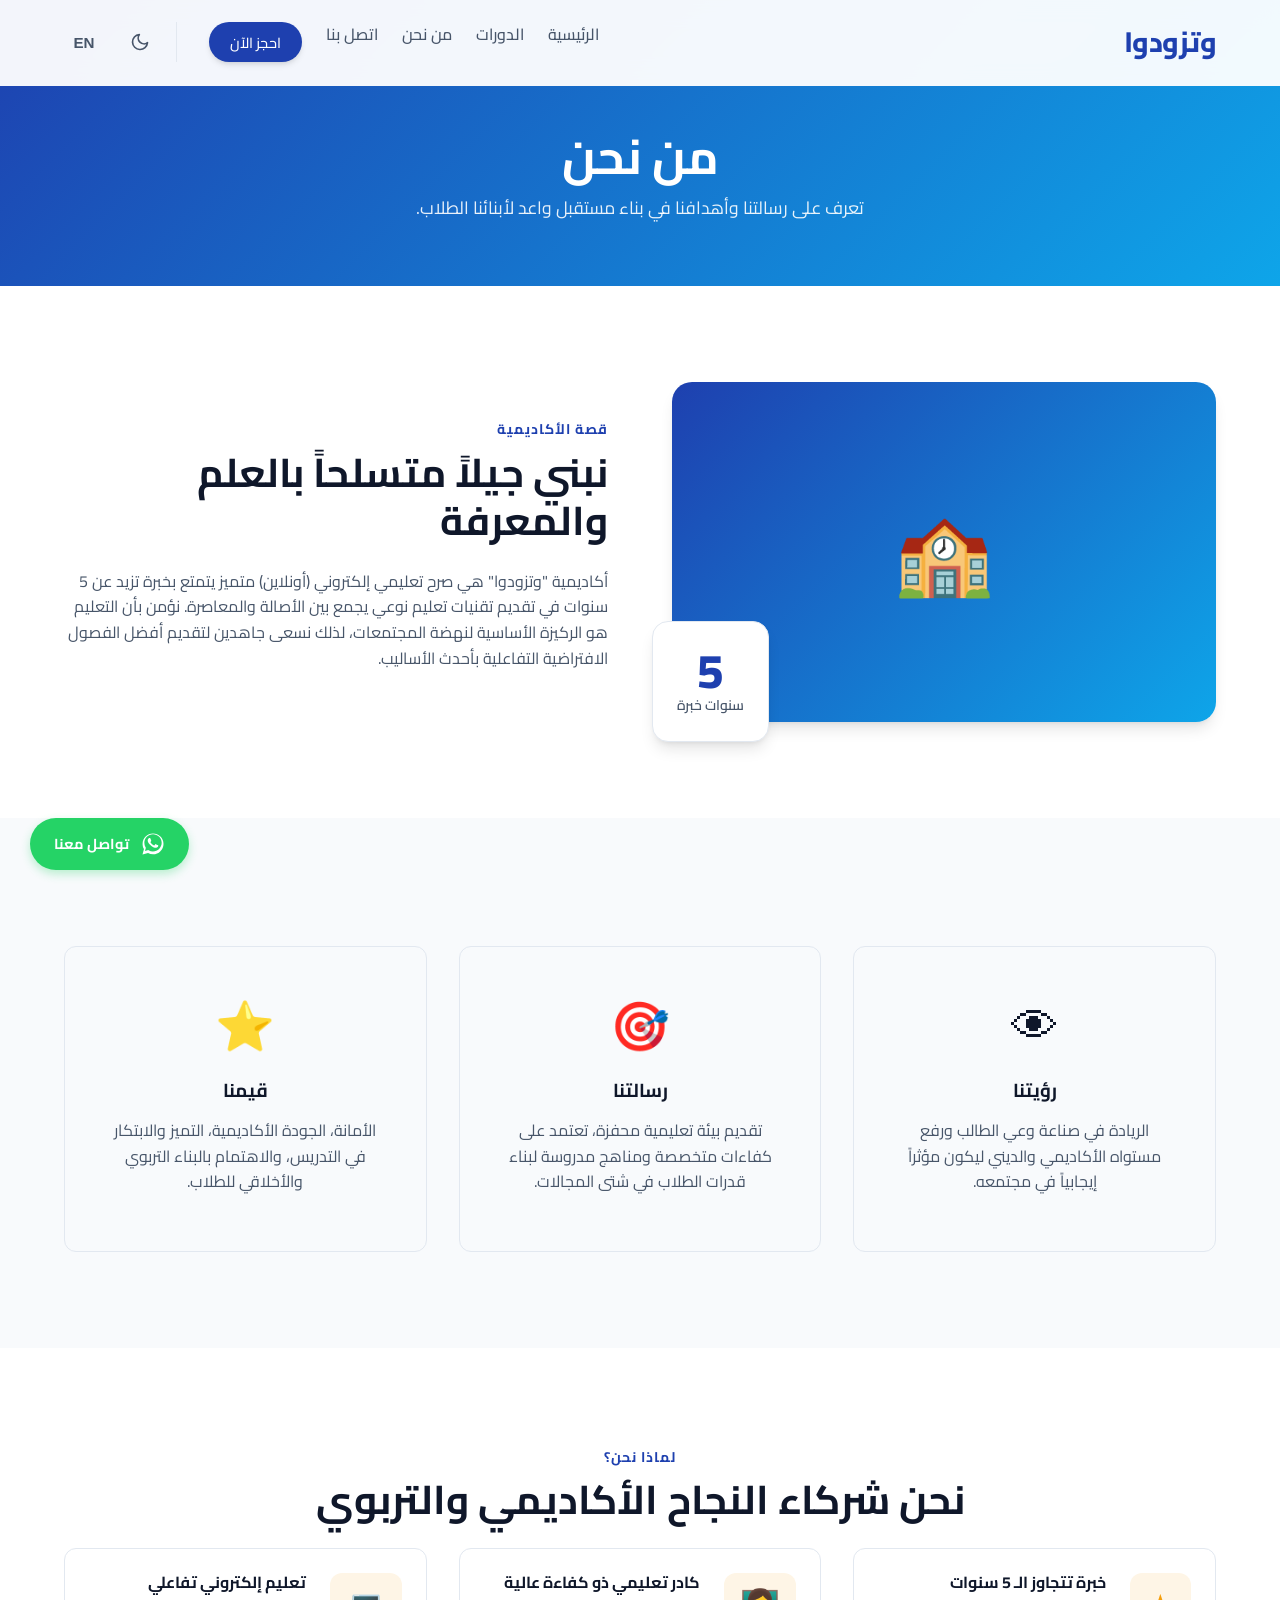
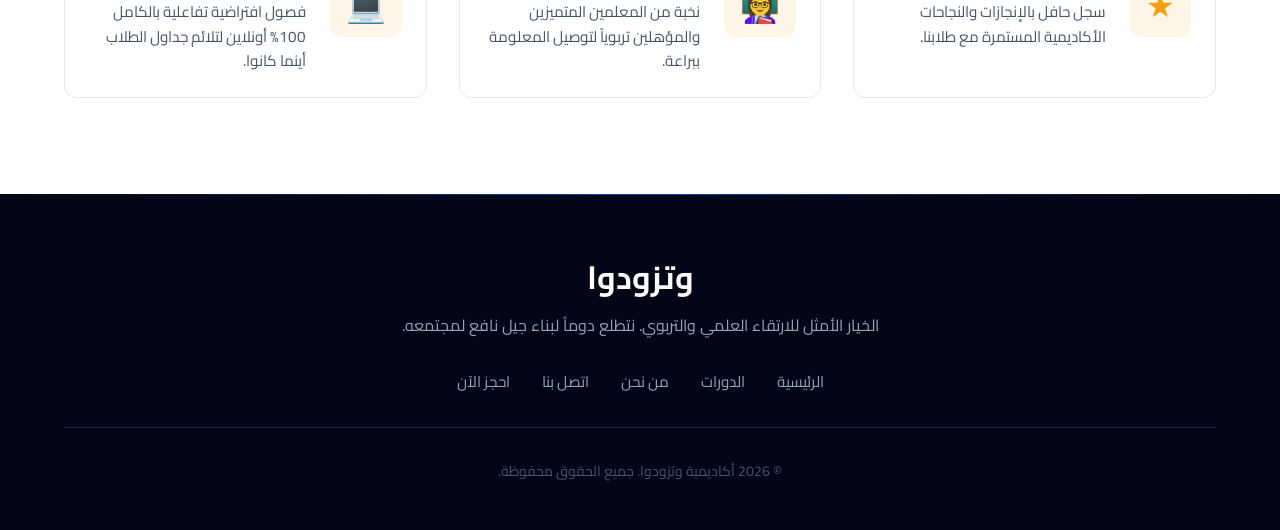
==== commit e67fd8b6: "Add files via upload" ====
--- a/about.html
+++ b/about.html
@@ -39,7 +39,6 @@
                 <ul class="nav-list">
                     <li><a href="index.html"><span class="ar">الرئيسية</span><span class="en">Home</span></a></li>
                     <li><a href="courses.html"><span class="ar">الدورات</span><span class="en">Courses</span></a></li>
-                    <li><a href="instructors.html"><span class="ar">المعلمات</span><span class="en">Instructors</span></a></li>
                     <li><a href="about.html"><span class="ar">من نحن</span><span class="en">About Us</span></a></li>
                     <li><a href="contact.html"><span class="ar">اتصل بنا</span><span class="en">Contact</span></a></li>
                     <li><a href="booking.html" class="btn btn-primary" style="padding: 0.4rem 1.2rem; font-size: 0.9rem; color: #ffffff !important;"><span class="ar">احجز الآن</span><span class="en">Book Now</span></a></li>
@@ -198,12 +197,12 @@
                         <div class="f-icon">👩‍🏫</div>
                         <div class="f-content">
                             <h4>
-                                <span class="ar">معلمات ذوات كفاءة عالية</span>
-                                <span class="en font-body">Highly Qualified Teachers</span>
+                                <span class="ar">كادر تعليمي ذو كفاءة عالية</span>
+                                <span class="en font-body">Highly Qualified Educators</span>
                             </h4>
                             <p>
-                                <span class="ar">نخبة من المعلمات المتخصصات والمؤهلات تربوياً لتوصيل المعلومة ببراعة.</span>
-                                <span class="en">An elite group of specialized and qualified female teachers skilled at delivering information.</span>
+                                <span class="ar">نخبة من المعلمين المتميزين والمؤهلين تربوياً لتوصيل المعلومة ببراعة.</span>
+                                <span class="en">An elite group of specialized and qualified teachers skilled at delivering information.</span>
                             </p>
                         </div>
                     </div>
@@ -243,7 +242,6 @@
             <div style="display: flex; gap: 2rem; margin-bottom: 2rem; flex-wrap: wrap; justify-content: center; font-size: 0.95rem; color: #94a3b8;">
                 <a href="index.html" class="footer-link"><span class="ar">الرئيسية</span><span class="en">Home</span></a>
                 <a href="courses.html" class="footer-link"><span class="ar">الدورات</span><span class="en">Courses</span></a>
-                <a href="instructors.html" class="footer-link"><span class="ar">المعلمات</span><span class="en">Instructors</span></a>
                 <a href="about.html" class="footer-link"><span class="ar">من نحن</span><span class="en">About Us</span></a>
                 <a href="contact.html" class="footer-link"><span class="ar">اتصل بنا</span><span class="en">Contact</span></a>
                 <a href="booking.html" class="footer-link"><span class="ar">احجز الآن</span><span class="en">Book Now</span></a>
